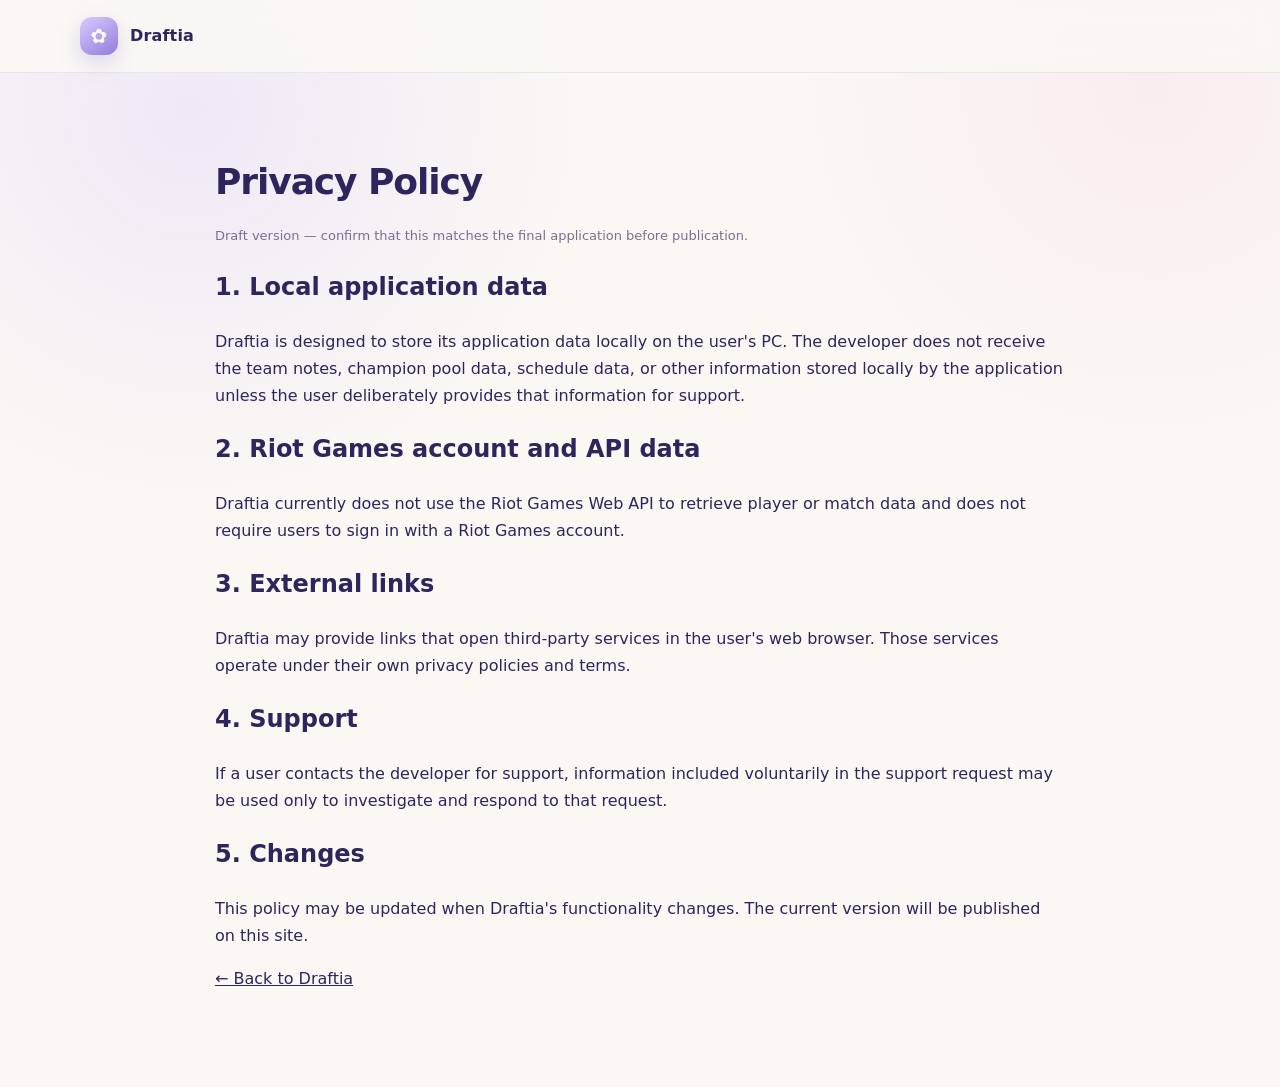
==== privacy.html @ 3a79f85b "Add files via upload" ====
<!doctype html>
<html lang="en">
<head>
<meta charset="utf-8">
<meta name="viewport" content="width=device-width,initial-scale=1">
<title>Draftia — Privacy Policy</title>
<link rel="stylesheet" href="styles.css">
</head>
<body>
<nav><div class="wrap nav-inner"><div class="brand"><span class="mark">✿</span><a href="index.html" style="text-decoration:none">Draftia</a></div></div></nav>
<main class="section">
<div class="wrap" style="max-width:850px">
<h3>Privacy Policy</h3>
<p class="small">Draft version — confirm that this matches the final application before publication.</p>

<h2>1. Local application data</h2>
<p>Draftia is designed to store its application data locally on the user's PC. The developer does not receive the team notes, champion pool data, schedule data, or other information stored locally by the application unless the user deliberately provides that information for support.</p>

<h2>2. Riot Games account and API data</h2>
<p>Draftia currently does not use the Riot Games Web API to retrieve player or match data and does not require users to sign in with a Riot Games account.</p>

<h2>3. External links</h2>
<p>Draftia may provide links that open third-party services in the user's web browser. Those services operate under their own privacy policies and terms.</p>

<h2>4. Support</h2>
<p>If a user contacts the developer for support, information included voluntarily in the support request may be used only to investigate and respond to that request.</p>

<h2>5. Changes</h2>
<p>This policy may be updated when Draftia's functionality changes. The current version will be published on this site.</p>

<p><a href="index.html">← Back to Draftia</a></p>
</div>
</main>
</body>
</html>
---- styles.css ----
:root{
  --bg:#fbf8f4;
  --panel:#ffffff;
  --ink:#2f245c;
  --muted:#786f92;
  --line:#e8e0f3;
  --lav:#eee8ff;
  --lav2:#d9cdfc;
  --accent:#8b72d9;
  --shadow:0 18px 50px rgba(70,49,122,.10);
}
*{box-sizing:border-box}
html{scroll-behavior:smooth}
body{
  margin:0;
  font-family: Inter, "Noto Sans JP", system-ui, -apple-system, BlinkMacSystemFont, "Segoe UI", sans-serif;
  background:
    radial-gradient(circle at 15% 10%, rgba(217,205,252,.35), transparent 28%),
    radial-gradient(circle at 90% 8%, rgba(245,215,231,.35), transparent 24%),
    var(--bg);
  color:var(--ink);
  line-height:1.7;
}
a{color:inherit}
.wrap{width:min(1120px, calc(100% - 40px)); margin:auto}
nav{
  position:sticky; top:0; z-index:30;
  backdrop-filter: blur(14px);
  background:rgba(251,248,244,.86);
  border-bottom:1px solid rgba(232,224,243,.85);
}
.nav-inner{height:72px; display:flex; align-items:center; justify-content:space-between; gap:24px}
.brand{display:flex; align-items:center; gap:12px; font-weight:800; letter-spacing:.01em}
.mark{
  width:38px;height:38px;border-radius:12px;
  display:grid;place-items:center;
  background:linear-gradient(145deg,#d7cbff,#957bdc);
  color:#fff;font-size:20px;box-shadow:0 8px 20px rgba(139,114,217,.25)
}
.nav-links{display:flex;gap:22px;flex-wrap:wrap;font-size:14px;color:var(--muted)}
.nav-links a{text-decoration:none}
.hero{padding:96px 0 72px}
.hero-grid{display:grid;grid-template-columns:1.05fr .95fr;gap:56px;align-items:center}
.kicker{
  display:inline-flex;align-items:center;gap:8px;
  padding:8px 12px;border-radius:999px;
  background:var(--lav);color:#684fb8;font-size:13px;font-weight:700
}
h1{font-size:clamp(52px,8vw,92px);line-height:.95;margin:20px 0 18px;letter-spacing:-.045em}
.hero h2{font-size:clamp(26px,4vw,42px);line-height:1.2;margin:0 0 18px}
.lead{font-size:18px;color:var(--muted);max-width:640px}
.cta-row{display:flex;gap:12px;flex-wrap:wrap;margin-top:30px}
.btn{
  display:inline-flex;align-items:center;justify-content:center;
  padding:13px 18px;border-radius:14px;text-decoration:none;font-weight:800;font-size:14px
}
.btn.primary{background:var(--ink);color:#fff}
.btn.secondary{background:#fff;border:1px solid var(--line)}
.mock{
  min-height:430px;border-radius:30px;background:#fff;border:1px solid var(--line);
  box-shadow:var(--shadow);padding:24px;transform:rotate(1.2deg)
}
.windowbar{display:flex;gap:7px;margin-bottom:18px}
.dot{width:9px;height:9px;border-radius:50%;background:#ddd}
.mock-grid{display:grid;grid-template-columns:150px 1fr;gap:16px}
.sidebar{border-radius:18px;background:#faf8ff;padding:14px}
.side-item{height:34px;border-radius:10px;margin:7px 0;background:#fff;border:1px solid #eee8fb}
.side-item.active{background:var(--lav2)}
.content{display:grid;gap:12px}
.banner{height:95px;border-radius:18px;background:linear-gradient(135deg,#f5f1ff,#fff3f8)}
.cards{display:grid;grid-template-columns:repeat(3,1fr);gap:10px}
.card-mini{height:95px;border:1px solid var(--line);border-radius:16px;background:#fff}
.section{padding:78px 0}
.section h3{font-size:36px;margin:0 0 12px;letter-spacing:-.03em}
.section .intro{color:var(--muted);max-width:760px;margin-bottom:34px}
.features{display:grid;grid-template-columns:repeat(3,1fr);gap:18px}
.feature{background:rgba(255,255,255,.88);border:1px solid var(--line);border-radius:22px;padding:24px;box-shadow:0 8px 30px rgba(70,49,122,.05)}
.feature strong{display:block;font-size:17px;margin-bottom:8px}
.feature p{margin:0;color:var(--muted);font-size:14px}
.screens{display:grid;grid-template-columns:repeat(2,1fr);gap:22px}
.screen{
  aspect-ratio:16/9;border-radius:24px;border:1px dashed #b9a9df;
  background:linear-gradient(135deg,#fff,#f6f1ff);
  display:flex;align-items:center;justify-content:center;text-align:center;padding:24px;color:#7863b9;
}
.note{
  border-left:4px solid var(--accent);background:#fff;border-radius:0 16px 16px 0;
  padding:18px 20px;color:var(--muted)
}
.info-grid{display:grid;grid-template-columns:1fr 1fr;gap:18px}
.info{background:#fff;border:1px solid var(--line);border-radius:20px;padding:22px}
.info b{display:block;margin-bottom:7px}
.legal{background:#31265c;color:#f6f1ff}
.legal a{color:#fff}
footer{padding:34px 0;color:#7d7495;font-size:13px}
.small{font-size:13px;color:var(--muted)}
@media (max-width:860px){
  .hero-grid,.info-grid{grid-template-columns:1fr}
  .features{grid-template-columns:1fr 1fr}
  .screens{grid-template-columns:1fr}
  .mock{transform:none}
}
@media (max-width:560px){
  .nav-links{display:none}
  .features{grid-template-columns:1fr}
  .cards{grid-template-columns:1fr 1fr}
  .mock-grid{grid-template-columns:90px 1fr}
  .hero{padding-top:62px}
}
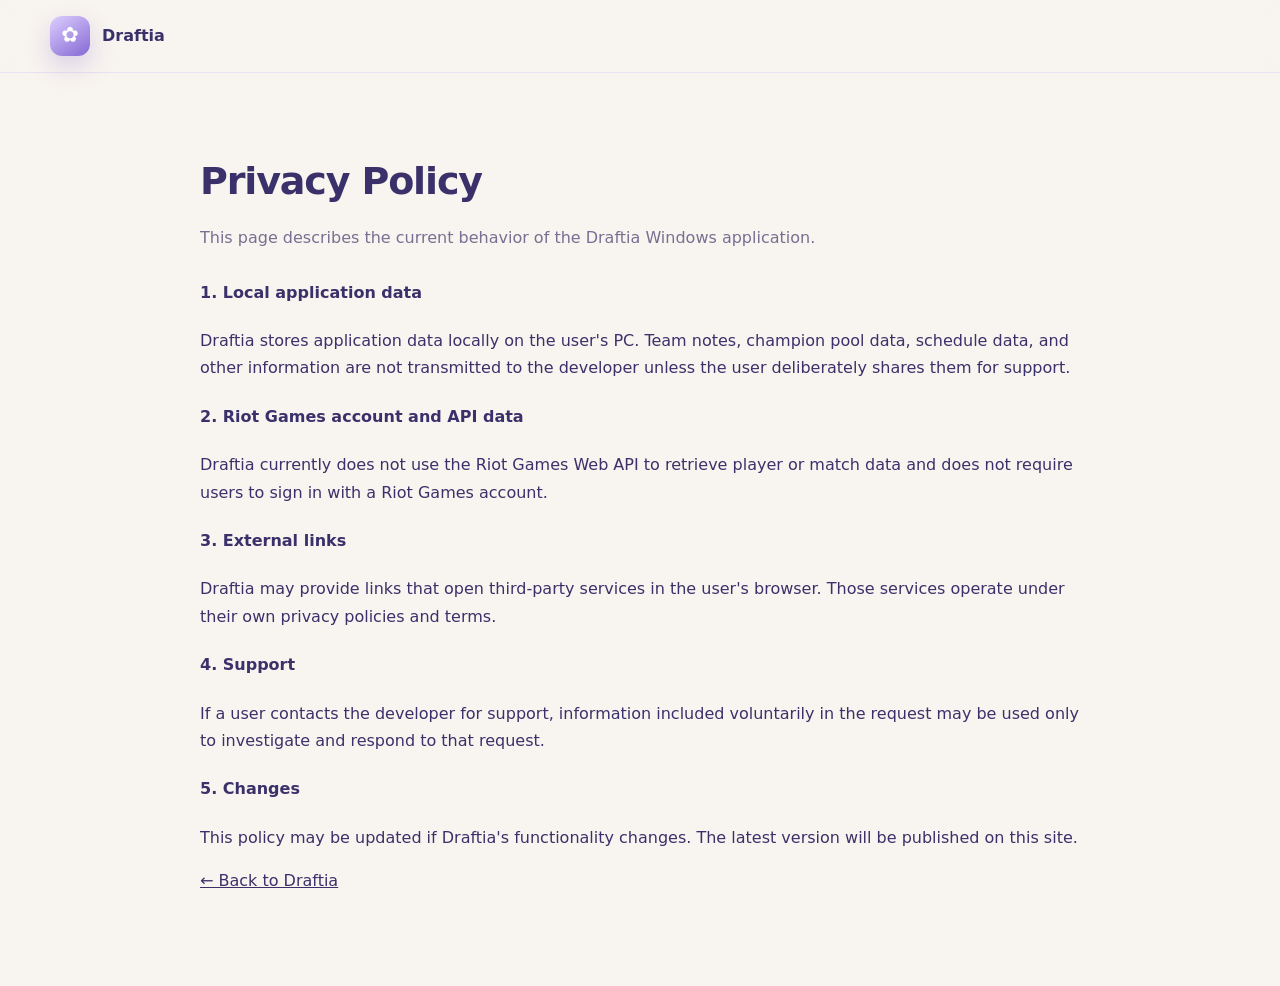
==== commit 893af457: "Add files via upload" ====
--- a/privacy.html
+++ b/privacy.html
@@ -1,35 +1,20 @@
 <!doctype html>
 <html lang="en">
 <head>
-<meta charset="utf-8">
-<meta name="viewport" content="width=device-width,initial-scale=1">
-<title>Draftia — Privacy Policy</title>
-<link rel="stylesheet" href="styles.css">
-</head>
-<body>
-<nav><div class="wrap nav-inner"><div class="brand"><span class="mark">✿</span><a href="index.html" style="text-decoration:none">Draftia</a></div></div></nav>
-<main class="section">
-<div class="wrap" style="max-width:850px">
+<meta charset="utf-8"><meta name="viewport" content="width=device-width,initial-scale=1">
+<title>Draftia — Privacy Policy</title><link rel="stylesheet" href="styles.css"></head>
+<body><nav><div class="wrap nav-inner"><a class="brand" href="index.html"><span class="mark">✿</span><span>Draftia</span></a></div></nav>
+<main class="section"><div class="wrap" style="max-width:880px">
 <h3>Privacy Policy</h3>
-<p class="small">Draft version — confirm that this matches the final application before publication.</p>
-
-<h2>1. Local application data</h2>
-<p>Draftia is designed to store its application data locally on the user's PC. The developer does not receive the team notes, champion pool data, schedule data, or other information stored locally by the application unless the user deliberately provides that information for support.</p>
-
-<h2>2. Riot Games account and API data</h2>
+<p class="intro">This page describes the current behavior of the Draftia Windows application.</p>
+<h4>1. Local application data</h4>
+<p>Draftia stores application data locally on the user's PC. Team notes, champion pool data, schedule data, and other information are not transmitted to the developer unless the user deliberately shares them for support.</p>
+<h4>2. Riot Games account and API data</h4>
 <p>Draftia currently does not use the Riot Games Web API to retrieve player or match data and does not require users to sign in with a Riot Games account.</p>
-
-<h2>3. External links</h2>
-<p>Draftia may provide links that open third-party services in the user's web browser. Those services operate under their own privacy policies and terms.</p>
-
-<h2>4. Support</h2>
-<p>If a user contacts the developer for support, information included voluntarily in the support request may be used only to investigate and respond to that request.</p>
-
-<h2>5. Changes</h2>
-<p>This policy may be updated when Draftia's functionality changes. The current version will be published on this site.</p>
-
-<p><a href="index.html">← Back to Draftia</a></p>
-</div>
-</main>
-</body>
-</html>
+<h4>3. External links</h4>
+<p>Draftia may provide links that open third-party services in the user's browser. Those services operate under their own privacy policies and terms.</p>
+<h4>4. Support</h4>
+<p>If a user contacts the developer for support, information included voluntarily in the request may be used only to investigate and respond to that request.</p>
+<h4>5. Changes</h4>
+<p>This policy may be updated if Draftia's functionality changes. The latest version will be published on this site.</p>
+<p><a href="index.html">← Back to Draftia</a></p></div></main></body></html>
--- a/styles.css
+++ b/styles.css
@@ -1,110 +1,53 @@
 
 :root{
-  --bg:#fbf8f4;
+  --bg:#f8f4ef;
   --panel:#ffffff;
-  --ink:#2f245c;
+  --ink:#3b316a;
   --muted:#786f92;
-  --line:#e8e0f3;
-  --lav:#eee8ff;
-  --lav2:#d9cdfc;
-  --accent:#8b72d9;
-  --shadow:0 18px 50px rgba(70,49,122,.10);
+  --line:#e7def3;
+  --lav:#efe8ff;
+  --lav2:#d4c6fb;
+  --accent:#7a62c7;
+  --shadow:0 18px 40px rgba(55,38,103,.10);
 }
 *{box-sizing:border-box}
 html{scroll-behavior:smooth}
-body{
-  margin:0;
-  font-family: Inter, "Noto Sans JP", system-ui, -apple-system, BlinkMacSystemFont, "Segoe UI", sans-serif;
-  background:
-    radial-gradient(circle at 15% 10%, rgba(217,205,252,.35), transparent 28%),
-    radial-gradient(circle at 90% 8%, rgba(245,215,231,.35), transparent 24%),
-    var(--bg);
-  color:var(--ink);
-  line-height:1.7;
-}
+body{margin:0;font-family:Inter,"Noto Sans JP",system-ui,sans-serif;background:var(--bg);color:var(--ink);line-height:1.7}
 a{color:inherit}
-.wrap{width:min(1120px, calc(100% - 40px)); margin:auto}
-nav{
-  position:sticky; top:0; z-index:30;
-  backdrop-filter: blur(14px);
-  background:rgba(251,248,244,.86);
-  border-bottom:1px solid rgba(232,224,243,.85);
-}
-.nav-inner{height:72px; display:flex; align-items:center; justify-content:space-between; gap:24px}
-.brand{display:flex; align-items:center; gap:12px; font-weight:800; letter-spacing:.01em}
-.mark{
-  width:38px;height:38px;border-radius:12px;
-  display:grid;place-items:center;
-  background:linear-gradient(145deg,#d7cbff,#957bdc);
-  color:#fff;font-size:20px;box-shadow:0 8px 20px rgba(139,114,217,.25)
-}
-.nav-links{display:flex;gap:22px;flex-wrap:wrap;font-size:14px;color:var(--muted)}
-.nav-links a{text-decoration:none}
-.hero{padding:96px 0 72px}
-.hero-grid{display:grid;grid-template-columns:1.05fr .95fr;gap:56px;align-items:center}
-.kicker{
-  display:inline-flex;align-items:center;gap:8px;
-  padding:8px 12px;border-radius:999px;
-  background:var(--lav);color:#684fb8;font-size:13px;font-weight:700
-}
-h1{font-size:clamp(52px,8vw,92px);line-height:.95;margin:20px 0 18px;letter-spacing:-.045em}
-.hero h2{font-size:clamp(26px,4vw,42px);line-height:1.2;margin:0 0 18px}
+.wrap{width:min(1180px,calc(100% - 40px));margin:auto}
+nav{position:sticky;top:0;background:rgba(248,244,239,.88);backdrop-filter:blur(14px);border-bottom:1px solid rgba(231,222,243,.9);z-index:10}
+.nav-inner{height:72px;display:flex;align-items:center;justify-content:space-between;gap:18px}
+.brand{display:flex;align-items:center;gap:12px;font-weight:800;text-decoration:none}
+.mark{width:40px;height:40px;border-radius:12px;background:linear-gradient(145deg,#dccfff,#8568d3);display:grid;place-items:center;color:#fff;font-size:21px;box-shadow:0 10px 24px rgba(122,98,199,.25)}
+.links{display:flex;gap:18px;flex-wrap:wrap;font-size:14px;color:var(--muted)}
+.links a{text-decoration:none}
+.hero{padding:84px 0 66px;background:radial-gradient(circle at 12% 10%, rgba(212,198,251,.35), transparent 28%),radial-gradient(circle at 88% 12%, rgba(248,221,232,.5), transparent 24%),linear-gradient(180deg,#fbf8f4 0%, #f8f4ef 100%)}
+.hero-grid{display:grid;grid-template-columns:1fr 1.1fr;gap:42px;align-items:center}
+.kicker{display:inline-flex;gap:8px;align-items:center;padding:8px 12px;border-radius:999px;background:var(--lav);font-size:13px;font-weight:800;color:#6b54b8}
+h1{font-size:clamp(52px,8vw,96px);line-height:.95;margin:16px 0 10px;letter-spacing:-.045em}
+h2{font-size:clamp(24px,4vw,42px);line-height:1.2;margin:0 0 16px}
 .lead{font-size:18px;color:var(--muted);max-width:640px}
-.cta-row{display:flex;gap:12px;flex-wrap:wrap;margin-top:30px}
-.btn{
-  display:inline-flex;align-items:center;justify-content:center;
-  padding:13px 18px;border-radius:14px;text-decoration:none;font-weight:800;font-size:14px
-}
-.btn.primary{background:var(--ink);color:#fff}
-.btn.secondary{background:#fff;border:1px solid var(--line)}
-.mock{
-  min-height:430px;border-radius:30px;background:#fff;border:1px solid var(--line);
-  box-shadow:var(--shadow);padding:24px;transform:rotate(1.2deg)
-}
-.windowbar{display:flex;gap:7px;margin-bottom:18px}
-.dot{width:9px;height:9px;border-radius:50%;background:#ddd}
-.mock-grid{display:grid;grid-template-columns:150px 1fr;gap:16px}
-.sidebar{border-radius:18px;background:#faf8ff;padding:14px}
-.side-item{height:34px;border-radius:10px;margin:7px 0;background:#fff;border:1px solid #eee8fb}
-.side-item.active{background:var(--lav2)}
-.content{display:grid;gap:12px}
-.banner{height:95px;border-radius:18px;background:linear-gradient(135deg,#f5f1ff,#fff3f8)}
-.cards{display:grid;grid-template-columns:repeat(3,1fr);gap:10px}
-.card-mini{height:95px;border:1px solid var(--line);border-radius:16px;background:#fff}
-.section{padding:78px 0}
-.section h3{font-size:36px;margin:0 0 12px;letter-spacing:-.03em}
-.section .intro{color:var(--muted);max-width:760px;margin-bottom:34px}
-.features{display:grid;grid-template-columns:repeat(3,1fr);gap:18px}
-.feature{background:rgba(255,255,255,.88);border:1px solid var(--line);border-radius:22px;padding:24px;box-shadow:0 8px 30px rgba(70,49,122,.05)}
-.feature strong{display:block;font-size:17px;margin-bottom:8px}
-.feature p{margin:0;color:var(--muted);font-size:14px}
-.screens{display:grid;grid-template-columns:repeat(2,1fr);gap:22px}
-.screen{
-  aspect-ratio:16/9;border-radius:24px;border:1px dashed #b9a9df;
-  background:linear-gradient(135deg,#fff,#f6f1ff);
-  display:flex;align-items:center;justify-content:center;text-align:center;padding:24px;color:#7863b9;
-}
-.note{
-  border-left:4px solid var(--accent);background:#fff;border-radius:0 16px 16px 0;
-  padding:18px 20px;color:var(--muted)
-}
-.info-grid{display:grid;grid-template-columns:1fr 1fr;gap:18px}
+.cta{display:flex;gap:12px;flex-wrap:wrap;margin-top:28px}
+.btn{padding:13px 18px;border-radius:14px;font-weight:800;text-decoration:none;font-size:14px;display:inline-flex;align-items:center;justify-content:center}
+.btn.primary{background:var(--ink);color:#fff}.btn.secondary{background:#fff;border:1px solid var(--line)}
+.hero-shot{background:#fff;border:1px solid var(--line);border-radius:26px;box-shadow:var(--shadow);overflow:hidden}
+.hero-shot img{display:block;width:100%;height:auto}
+.section{padding:76px 0}
+.section h3{font-size:38px;margin:0 0 10px;letter-spacing:-.03em}.intro{color:var(--muted);max-width:820px;margin:0 0 28px}
+.grid3{display:grid;grid-template-columns:repeat(3,1fr);gap:18px}
+.card{background:#fff;border:1px solid var(--line);border-radius:22px;padding:22px;box-shadow:0 8px 24px rgba(55,38,103,.05)}
+.card strong{display:block;font-size:17px;margin-bottom:7px}.card p{margin:0;color:var(--muted);font-size:14px}
+.gallery{display:grid;grid-template-columns:repeat(2,1fr);gap:24px}
+.shot{background:#fff;border:1px solid var(--line);border-radius:24px;overflow:hidden;box-shadow:var(--shadow)}
+.shot img{display:block;width:100%;height:auto;background:#fff}
+.shot .meta{padding:18px 18px 20px}.shot .meta b{display:block;font-size:18px;margin-bottom:6px}.shot .meta p{margin:0;color:var(--muted);font-size:14px}
+.info-grid{display:grid;grid-template-columns:repeat(2,1fr);gap:18px}
 .info{background:#fff;border:1px solid var(--line);border-radius:20px;padding:22px}
 .info b{display:block;margin-bottom:7px}
-.legal{background:#31265c;color:#f6f1ff}
-.legal a{color:#fff}
+.note{margin-top:22px;border-left:4px solid var(--accent);background:#fff;border-radius:0 16px 16px 0;padding:18px 20px;color:var(--muted)}
+.legal{background:#302757;color:#f6f1ff}.legal h3{color:#fff}.legal .intro{color:#ded5fa}
+.codebox{background:rgba(255,255,255,.08);border:1px solid rgba(255,255,255,.15);padding:16px;border-radius:16px;font-size:14px;overflow:auto}
 footer{padding:34px 0;color:#7d7495;font-size:13px}
 .small{font-size:13px;color:var(--muted)}
-@media (max-width:860px){
-  .hero-grid,.info-grid{grid-template-columns:1fr}
-  .features{grid-template-columns:1fr 1fr}
-  .screens{grid-template-columns:1fr}
-  .mock{transform:none}
-}
-@media (max-width:560px){
-  .nav-links{display:none}
-  .features{grid-template-columns:1fr}
-  .cards{grid-template-columns:1fr 1fr}
-  .mock-grid{grid-template-columns:90px 1fr}
-  .hero{padding-top:62px}
-}
+@media (max-width:920px){.hero-grid,.info-grid{grid-template-columns:1fr}.grid3{grid-template-columns:1fr 1fr}.gallery{grid-template-columns:1fr}}
+@media (max-width:600px){.links{display:none}.grid3{grid-template-columns:1fr}.hero{padding-top:60px}}
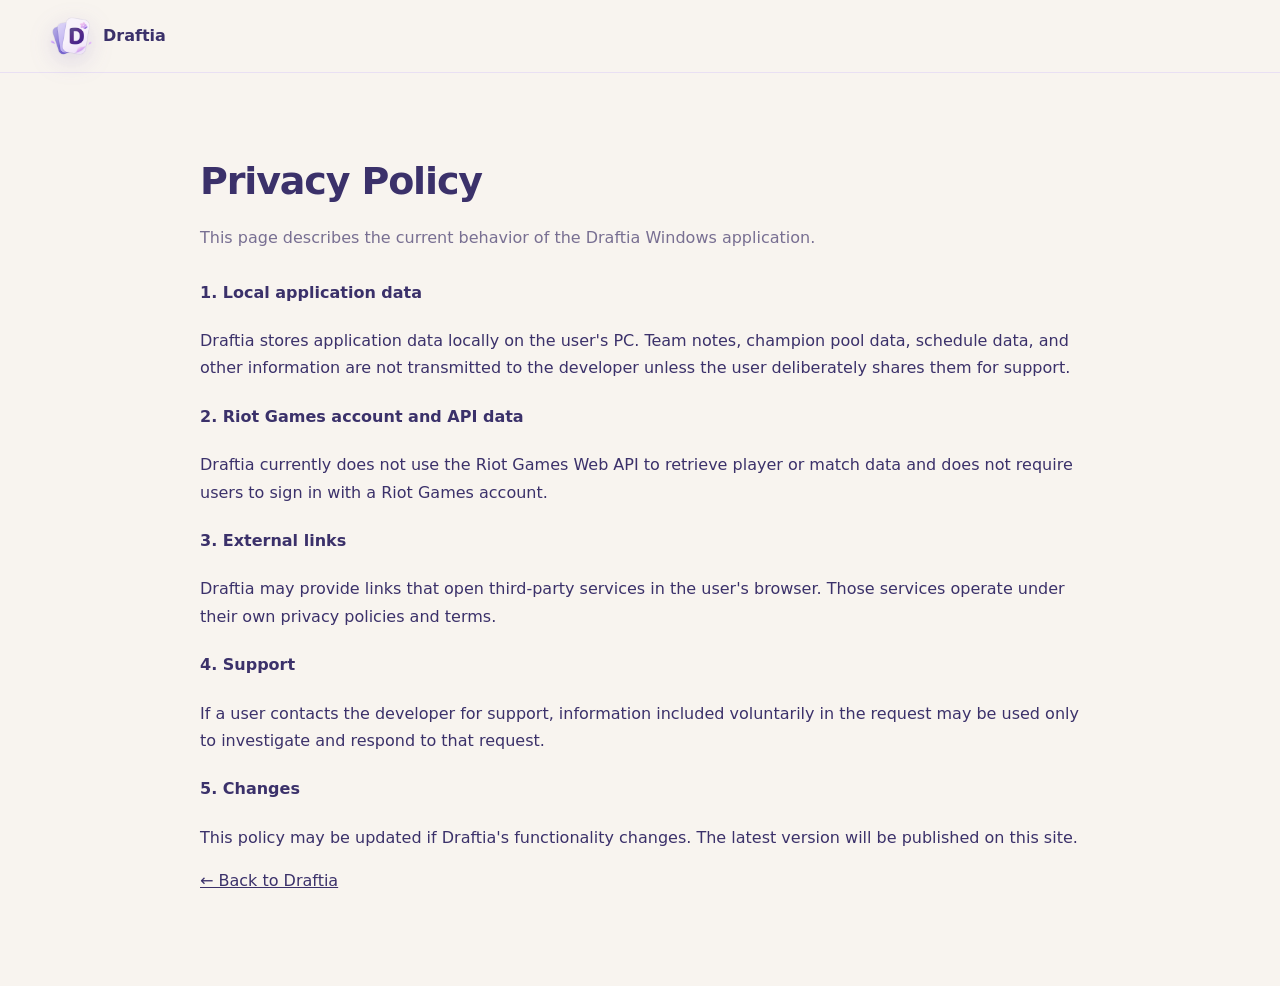
==== commit 379726c1: "Add files via upload" ====
--- a/privacy.html
+++ b/privacy.html
@@ -2,8 +2,9 @@
 <html lang="en">
 <head>
 <meta charset="utf-8"><meta name="viewport" content="width=device-width,initial-scale=1">
-<title>Draftia — Privacy Policy</title><link rel="stylesheet" href="styles.css"></head>
-<body><nav><div class="wrap nav-inner"><a class="brand" href="index.html"><span class="mark">✿</span><span>Draftia</span></a></div></nav>
+<title>Draftia — Privacy Policy</title><link rel="stylesheet" href="styles.css">
+<link rel="icon" type="image/png" href="assets/draftia-icon.png"></head>
+<body><nav><div class="wrap nav-inner"><a class="brand" href="index.html"><img class="brand-icon" src="assets/draftia-icon.png" alt="Draftia icon"><span>Draftia</span></a></div></nav>
 <main class="section"><div class="wrap" style="max-width:880px">
 <h3>Privacy Policy</h3>
 <p class="intro">This page describes the current behavior of the Draftia Windows application.</p>
--- a/styles.css
+++ b/styles.css
@@ -11,43 +11,57 @@
   --shadow:0 18px 40px rgba(55,38,103,.10);
 }
 *{box-sizing:border-box}
-html{scroll-behavior:smooth}
-body{margin:0;font-family:Inter,"Noto Sans JP",system-ui,sans-serif;background:var(--bg);color:var(--ink);line-height:1.7}
+html{scroll-behavior:smooth;overflow-x:hidden}
+body{margin:0;min-width:0;overflow-x:hidden;font-family:Inter,"Noto Sans JP",system-ui,-apple-system,BlinkMacSystemFont,"Segoe UI",sans-serif;background:var(--bg);color:var(--ink);line-height:1.7}
+img{max-width:100%;height:auto}
 a{color:inherit}
-.wrap{width:min(1180px,calc(100% - 40px));margin:auto}
-nav{position:sticky;top:0;background:rgba(248,244,239,.88);backdrop-filter:blur(14px);border-bottom:1px solid rgba(231,222,243,.9);z-index:10}
-.nav-inner{height:72px;display:flex;align-items:center;justify-content:space-between;gap:18px}
-.brand{display:flex;align-items:center;gap:12px;font-weight:800;text-decoration:none}
-.mark{width:40px;height:40px;border-radius:12px;background:linear-gradient(145deg,#dccfff,#8568d3);display:grid;place-items:center;color:#fff;font-size:21px;box-shadow:0 10px 24px rgba(122,98,199,.25)}
-.links{display:flex;gap:18px;flex-wrap:wrap;font-size:14px;color:var(--muted)}
-.links a{text-decoration:none}
-.hero{padding:84px 0 66px;background:radial-gradient(circle at 12% 10%, rgba(212,198,251,.35), transparent 28%),radial-gradient(circle at 88% 12%, rgba(248,221,232,.5), transparent 24%),linear-gradient(180deg,#fbf8f4 0%, #f8f4ef 100%)}
-.hero-grid{display:grid;grid-template-columns:1fr 1.1fr;gap:42px;align-items:center}
+.wrap{width:min(1180px,calc(100% - 40px));max-width:1180px;margin-inline:auto;min-width:0}
+nav{position:sticky;top:0;background:rgba(248,244,239,.90);backdrop-filter:blur(14px);border-bottom:1px solid rgba(231,222,243,.9);z-index:10}
+.nav-inner{height:72px;display:flex;align-items:center;justify-content:space-between;gap:24px;min-width:0}
+.brand{display:flex;align-items:center;gap:11px;font-weight:800;text-decoration:none;flex:0 0 auto}
+.brand-icon{width:42px;height:42px;object-fit:contain;display:block;filter:drop-shadow(0 7px 12px rgba(95,72,170,.18))}
+.links{display:flex;gap:20px;align-items:center;flex-wrap:wrap;font-size:14px;color:var(--muted);justify-content:flex-end}
+.links a{text-decoration:none}.links a:hover{text-decoration:underline}
+.hero{padding:76px 0 64px;background:radial-gradient(circle at 12% 10%,rgba(212,198,251,.35),transparent 28%),radial-gradient(circle at 88% 12%,rgba(248,221,232,.5),transparent 24%),linear-gradient(180deg,#fbf8f4 0%,#f8f4ef 100%)}
+.hero-grid{display:grid;grid-template-columns:minmax(0,.78fr) minmax(0,1.22fr);gap:42px;align-items:center;min-width:0}
+.hero-grid>*{min-width:0}
 .kicker{display:inline-flex;gap:8px;align-items:center;padding:8px 12px;border-radius:999px;background:var(--lav);font-size:13px;font-weight:800;color:#6b54b8}
-h1{font-size:clamp(52px,8vw,96px);line-height:.95;margin:16px 0 10px;letter-spacing:-.045em}
-h2{font-size:clamp(24px,4vw,42px);line-height:1.2;margin:0 0 16px}
-.lead{font-size:18px;color:var(--muted);max-width:640px}
+h1{font-size:clamp(52px,8vw,88px);line-height:.95;margin:16px 0 12px;letter-spacing:-.045em}
+h2{font-size:clamp(24px,3.3vw,40px);line-height:1.2;margin:0 0 16px}
+.lead{font-size:18px;color:var(--muted);max-width:610px}
 .cta{display:flex;gap:12px;flex-wrap:wrap;margin-top:28px}
 .btn{padding:13px 18px;border-radius:14px;font-weight:800;text-decoration:none;font-size:14px;display:inline-flex;align-items:center;justify-content:center}
 .btn.primary{background:var(--ink);color:#fff}.btn.secondary{background:#fff;border:1px solid var(--line)}
-.hero-shot{background:#fff;border:1px solid var(--line);border-radius:26px;box-shadow:var(--shadow);overflow:hidden}
-.hero-shot img{display:block;width:100%;height:auto}
+.hero-shot{width:100%;max-width:100%;min-width:0;background:#fff;border:1px solid var(--line);border-radius:24px;box-shadow:var(--shadow);overflow:hidden}
+.hero-shot img{display:block;width:100%;max-width:100%;height:auto;object-fit:contain}
 .section{padding:76px 0}
 .section h3{font-size:38px;margin:0 0 10px;letter-spacing:-.03em}.intro{color:var(--muted);max-width:820px;margin:0 0 28px}
-.grid3{display:grid;grid-template-columns:repeat(3,1fr);gap:18px}
-.card{background:#fff;border:1px solid var(--line);border-radius:22px;padding:22px;box-shadow:0 8px 24px rgba(55,38,103,.05)}
+.grid3{display:grid;grid-template-columns:repeat(3,minmax(0,1fr));gap:18px}
+.card{min-width:0;background:#fff;border:1px solid var(--line);border-radius:22px;padding:22px;box-shadow:0 8px 24px rgba(55,38,103,.05)}
 .card strong{display:block;font-size:17px;margin-bottom:7px}.card p{margin:0;color:var(--muted);font-size:14px}
-.gallery{display:grid;grid-template-columns:repeat(2,1fr);gap:24px}
-.shot{background:#fff;border:1px solid var(--line);border-radius:24px;overflow:hidden;box-shadow:var(--shadow)}
-.shot img{display:block;width:100%;height:auto;background:#fff}
+.gallery{display:grid;grid-template-columns:repeat(2,minmax(0,1fr));gap:24px;min-width:0}
+.shot{min-width:0;max-width:100%;background:#fff;border:1px solid var(--line);border-radius:24px;overflow:hidden;box-shadow:var(--shadow)}
+.shot img{display:block;width:100%;max-width:100%;aspect-ratio:16/9;object-fit:contain;object-position:top;background:#fff}
 .shot .meta{padding:18px 18px 20px}.shot .meta b{display:block;font-size:18px;margin-bottom:6px}.shot .meta p{margin:0;color:var(--muted);font-size:14px}
-.info-grid{display:grid;grid-template-columns:repeat(2,1fr);gap:18px}
-.info{background:#fff;border:1px solid var(--line);border-radius:20px;padding:22px}
-.info b{display:block;margin-bottom:7px}
+.info-grid{display:grid;grid-template-columns:repeat(2,minmax(0,1fr));gap:18px}
+.info{min-width:0;background:#fff;border:1px solid var(--line);border-radius:20px;padding:22px}.info b{display:block;margin-bottom:7px}
 .note{margin-top:22px;border-left:4px solid var(--accent);background:#fff;border-radius:0 16px 16px 0;padding:18px 20px;color:var(--muted)}
 .legal{background:#302757;color:#f6f1ff}.legal h3{color:#fff}.legal .intro{color:#ded5fa}
-.codebox{background:rgba(255,255,255,.08);border:1px solid rgba(255,255,255,.15);padding:16px;border-radius:16px;font-size:14px;overflow:auto}
-footer{padding:34px 0;color:#7d7495;font-size:13px}
-.small{font-size:13px;color:var(--muted)}
-@media (max-width:920px){.hero-grid,.info-grid{grid-template-columns:1fr}.grid3{grid-template-columns:1fr 1fr}.gallery{grid-template-columns:1fr}}
-@media (max-width:600px){.links{display:none}.grid3{grid-template-columns:1fr}.hero{padding-top:60px}}
+.codebox{background:rgba(255,255,255,.08);border:1px solid rgba(255,255,255,.15);padding:16px;border-radius:16px;font-size:14px;overflow-wrap:anywhere}
+footer{padding:34px 0;color:#7d7495;font-size:13px}.small{font-size:13px;color:var(--muted)}
+@media (max-width:920px){
+  .wrap{width:min(100% - 28px,1180px)}
+  .hero-grid,.info-grid{grid-template-columns:1fr}
+  .hero-shot{max-width:760px}
+  .grid3{grid-template-columns:1fr 1fr}
+  .gallery{grid-template-columns:1fr}
+}
+@media (max-width:680px){
+  .links{display:none}
+  .grid3{grid-template-columns:1fr}
+  .hero{padding-top:54px}
+  .hero-grid{gap:30px}
+  .section{padding:58px 0}
+  .section h3{font-size:32px}
+  .brand-icon{width:38px;height:38px}
+}
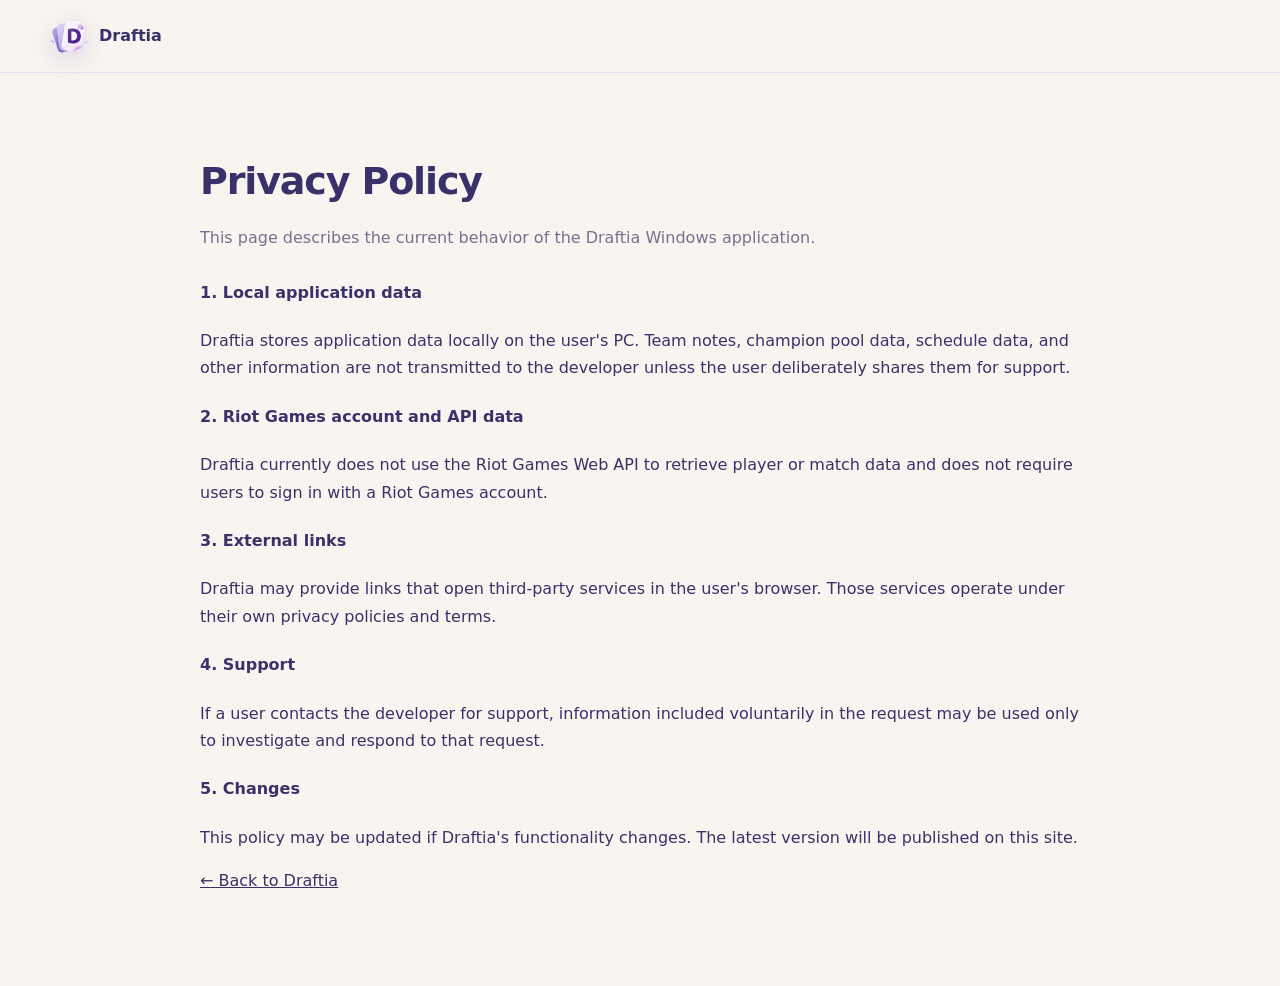
==== commit ad304d39: "Add files via upload" ====
--- a/privacy.html
+++ b/privacy.html
@@ -2,9 +2,9 @@
 <html lang="en">
 <head>
 <meta charset="utf-8"><meta name="viewport" content="width=device-width,initial-scale=1">
-<title>Draftia — Privacy Policy</title><link rel="stylesheet" href="styles.css">
+<title>Draftia — Privacy Policy</title><link rel="stylesheet" href="styles-v2.css?v=20260924-2">
 <link rel="icon" type="image/png" href="assets/draftia-icon.png"></head>
-<body><nav><div class="wrap nav-inner"><a class="brand" href="index.html"><img class="brand-icon" src="assets/draftia-icon.png" alt="Draftia icon"><span>Draftia</span></a></div></nav>
+<body><nav><div class="wrap nav-inner"><a class="brand" href="index.html"><img class="brand-icon" src="assets/draftia-icon.png" alt="Draftia icon" width="38" height="38" style="width:38px;height:38px;object-fit:contain;display:block"><span>Draftia</span></a></div></nav>
 <main class="section"><div class="wrap" style="max-width:880px">
 <h3>Privacy Policy</h3>
 <p class="intro">This page describes the current behavior of the Draftia Windows application.</p>
--- a/styles-v2.css
+++ b/styles-v2.css
@@ -0,0 +1,67 @@
+
+:root{
+  --bg:#f8f4ef;
+  --panel:#ffffff;
+  --ink:#3b316a;
+  --muted:#786f92;
+  --line:#e7def3;
+  --lav:#efe8ff;
+  --lav2:#d4c6fb;
+  --accent:#7a62c7;
+  --shadow:0 18px 40px rgba(55,38,103,.10);
+}
+*{box-sizing:border-box}
+html{scroll-behavior:smooth;overflow-x:hidden}
+body{margin:0;min-width:0;overflow-x:hidden;font-family:Inter,"Noto Sans JP",system-ui,-apple-system,BlinkMacSystemFont,"Segoe UI",sans-serif;background:var(--bg);color:var(--ink);line-height:1.7}
+img{max-width:100%;height:auto}
+a{color:inherit}
+.wrap{width:min(1180px,calc(100% - 40px));max-width:1180px;margin-inline:auto;min-width:0}
+nav{position:sticky;top:0;background:rgba(248,244,239,.90);backdrop-filter:blur(14px);border-bottom:1px solid rgba(231,222,243,.9);z-index:10}
+.nav-inner{height:72px;display:flex;align-items:center;justify-content:space-between;gap:24px;min-width:0}
+.brand{display:flex;align-items:center;gap:11px;font-weight:800;text-decoration:none;flex:0 0 auto}
+.brand-icon{width:38px;height:38px;object-fit:contain;display:block;filter:drop-shadow(0 7px 12px rgba(95,72,170,.18))}
+.links{display:flex;gap:20px;align-items:center;flex-wrap:wrap;font-size:14px;color:var(--muted);justify-content:flex-end}
+.links a{text-decoration:none}.links a:hover{text-decoration:underline}
+.hero{padding:76px 0 64px;background:radial-gradient(circle at 12% 10%,rgba(212,198,251,.35),transparent 28%),radial-gradient(circle at 88% 12%,rgba(248,221,232,.5),transparent 24%),linear-gradient(180deg,#fbf8f4 0%,#f8f4ef 100%)}
+.hero-grid{display:grid;grid-template-columns:minmax(0,.78fr) minmax(0,1.22fr);gap:42px;align-items:center;min-width:0}
+.hero-grid>*{min-width:0}
+.kicker{display:inline-flex;gap:8px;align-items:center;padding:8px 12px;border-radius:999px;background:var(--lav);font-size:13px;font-weight:800;color:#6b54b8}
+h1{font-size:clamp(52px,8vw,88px);line-height:.95;margin:16px 0 12px;letter-spacing:-.045em}
+h2{font-size:clamp(24px,3.3vw,40px);line-height:1.2;margin:0 0 16px}
+.lead{font-size:18px;color:var(--muted);max-width:610px}
+.cta{display:flex;gap:12px;flex-wrap:wrap;margin-top:28px}
+.btn{padding:13px 18px;border-radius:14px;font-weight:800;text-decoration:none;font-size:14px;display:inline-flex;align-items:center;justify-content:center}
+.btn.primary{background:var(--ink);color:#fff}.btn.secondary{background:#fff;border:1px solid var(--line)}
+.hero-shot{width:min(100%,620px);max-width:620px;min-width:0;justify-self:end;background:#fff;border:1px solid var(--line);border-radius:24px;box-shadow:var(--shadow);overflow:hidden}
+.hero-shot img{display:block;width:100%;max-width:620px;height:auto;object-fit:contain}
+.section{padding:76px 0}
+.section h3{font-size:38px;margin:0 0 10px;letter-spacing:-.03em}.intro{color:var(--muted);max-width:820px;margin:0 0 28px}
+.grid3{display:grid;grid-template-columns:repeat(3,minmax(0,1fr));gap:18px}
+.card{min-width:0;background:#fff;border:1px solid var(--line);border-radius:22px;padding:22px;box-shadow:0 8px 24px rgba(55,38,103,.05)}
+.card strong{display:block;font-size:17px;margin-bottom:7px}.card p{margin:0;color:var(--muted);font-size:14px}
+.gallery{display:grid;grid-template-columns:repeat(2,minmax(0,1fr));gap:24px;min-width:0}
+.shot{min-width:0;max-width:100%;background:#fff;border:1px solid var(--line);border-radius:24px;overflow:hidden;box-shadow:var(--shadow)}
+.shot img{display:block;width:100%;max-width:100%;aspect-ratio:16/9;object-fit:contain;object-position:top;background:#fff}
+.shot .meta{padding:18px 18px 20px}.shot .meta b{display:block;font-size:18px;margin-bottom:6px}.shot .meta p{margin:0;color:var(--muted);font-size:14px}
+.info-grid{display:grid;grid-template-columns:repeat(2,minmax(0,1fr));gap:18px}
+.info{min-width:0;background:#fff;border:1px solid var(--line);border-radius:20px;padding:22px}.info b{display:block;margin-bottom:7px}
+.note{margin-top:22px;border-left:4px solid var(--accent);background:#fff;border-radius:0 16px 16px 0;padding:18px 20px;color:var(--muted)}
+.legal{background:#302757;color:#f6f1ff}.legal h3{color:#fff}.legal .intro{color:#ded5fa}
+.codebox{background:rgba(255,255,255,.08);border:1px solid rgba(255,255,255,.15);padding:16px;border-radius:16px;font-size:14px;overflow-wrap:anywhere}
+footer{padding:34px 0;color:#7d7495;font-size:13px}.small{font-size:13px;color:var(--muted)}
+@media (max-width:920px){
+  .wrap{width:min(100% - 28px,1180px)}
+  .hero-grid,.info-grid{grid-template-columns:1fr}
+  .hero-shot{max-width:760px}
+  .grid3{grid-template-columns:1fr 1fr}
+  .gallery{grid-template-columns:1fr}
+}
+@media (max-width:680px){
+  .links{display:none}
+  .grid3{grid-template-columns:1fr}
+  .hero{padding-top:54px}
+  .hero-grid{gap:30px}
+  .section{padding:58px 0}
+  .section h3{font-size:32px}
+  .brand-icon{width:38px;height:38px}
+}
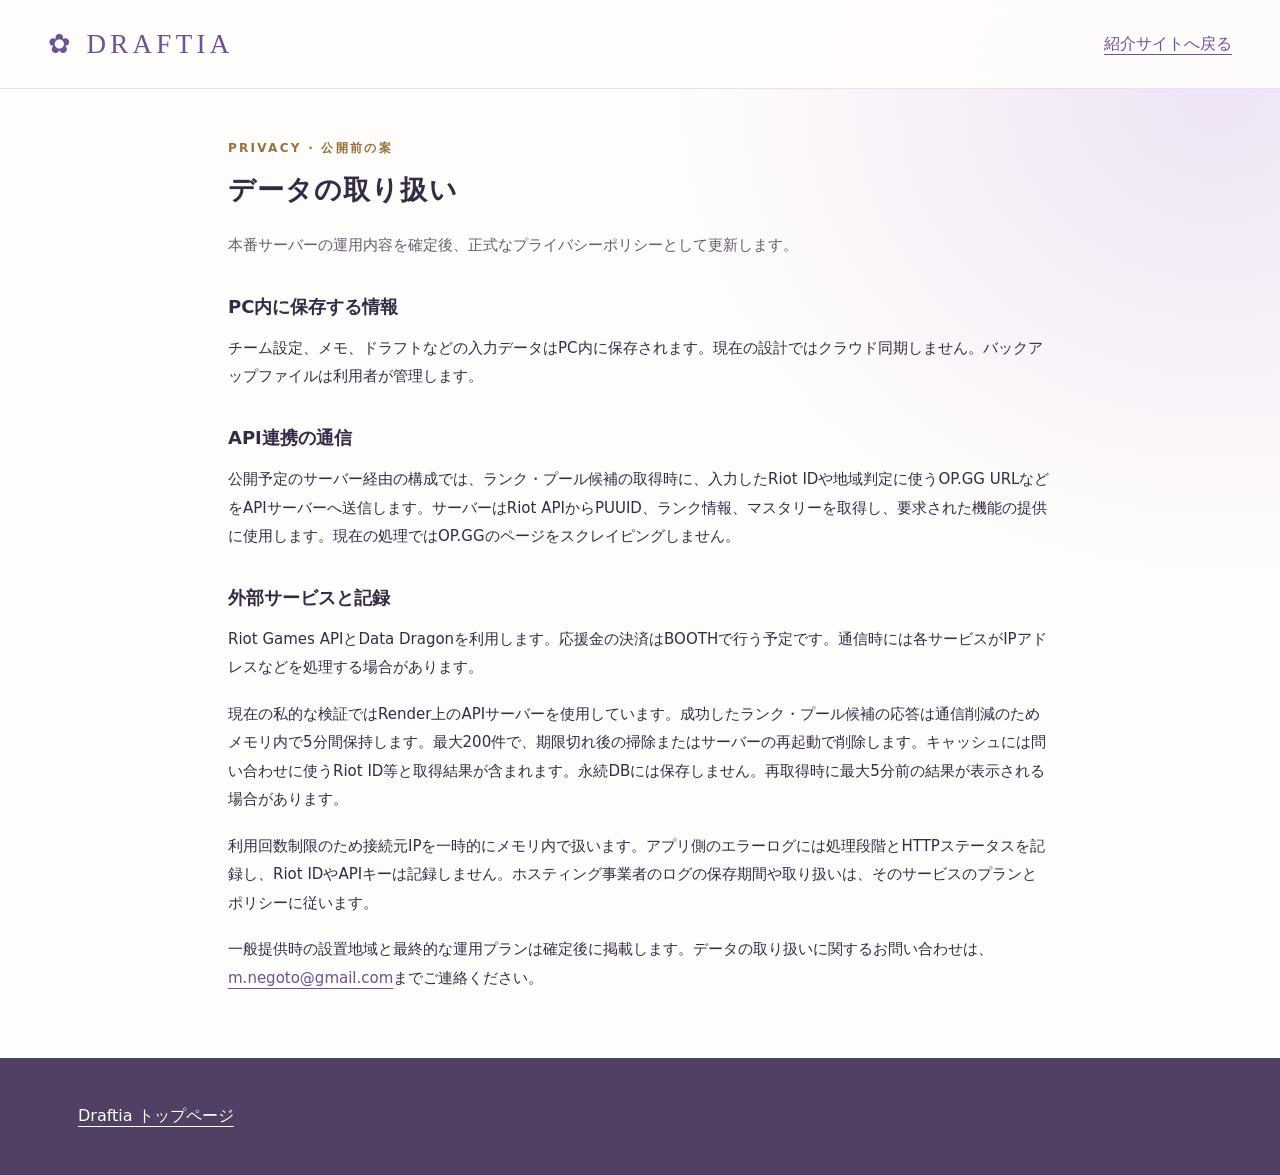
==== commit b62e6094: "Add files via upload" ====
--- a/privacy.html
+++ b/privacy.html
@@ -1,21 +1,33 @@
-<!doctype html>
-<html lang="en">
-<head>
-<meta charset="utf-8"><meta name="viewport" content="width=device-width,initial-scale=1">
-<title>Draftia — Privacy Policy</title><link rel="stylesheet" href="styles-v2.css?v=20260924-2">
-<link rel="icon" type="image/png" href="assets/draftia-icon.png"></head>
-<body><nav><div class="wrap nav-inner"><a class="brand" href="index.html"><img class="brand-icon" src="assets/draftia-icon.png" alt="Draftia icon" width="38" height="38" style="width:38px;height:38px;object-fit:contain;display:block"><span>Draftia</span></a></div></nav>
-<main class="section"><div class="wrap" style="max-width:880px">
-<h3>Privacy Policy</h3>
-<p class="intro">This page describes the current behavior of the Draftia Windows application.</p>
-<h4>1. Local application data</h4>
-<p>Draftia stores application data locally on the user's PC. Team notes, champion pool data, schedule data, and other information are not transmitted to the developer unless the user deliberately shares them for support.</p>
-<h4>2. Riot Games account and API data</h4>
-<p>Draftia currently does not use the Riot Games Web API to retrieve player or match data and does not require users to sign in with a Riot Games account.</p>
-<h4>3. External links</h4>
-<p>Draftia may provide links that open third-party services in the user's browser. Those services operate under their own privacy policies and terms.</p>
-<h4>4. Support</h4>
-<p>If a user contacts the developer for support, information included voluntarily in the request may be used only to investigate and respond to that request.</p>
-<h4>5. Changes</h4>
-<p>This policy may be updated if Draftia's functionality changes. The latest version will be published on this site.</p>
-<p><a href="index.html">← Back to Draftia</a></p></div></main></body></html>+<!doctype html><html lang="ja"><head><meta charset="utf-8"><meta name="viewport" content="width=device-width,initial-scale=1"><title>プライバシーポリシー｜Draftia</title><link rel="icon" href="draftia-icon.png"><style>
+:root{--paper:#fffdf9;--ink:#292437;--purple:#675b98;--gold:#a58442;--line:#ded8e8;--soft:#f3eef8}*{box-sizing:border-box}html{scroll-behavior:smooth;scroll-padding-top:100px}body{margin:0;background:var(--paper);color:var(--ink);font:16px/1.9 system-ui,-apple-system,"Yu Gothic",sans-serif}a{color:var(--purple);text-underline-offset:5px}a:focus-visible,summary:focus-visible{outline:3px solid var(--gold);outline-offset:5px}header{position:sticky;top:0;z-index:5;background:rgba(255,253,249,.97);border-bottom:1px solid var(--line)}.nav{max-width:1200px;margin:auto;min-height:84px;display:flex;align-items:center;justify-content:space-between;gap:24px;padding:14px 28px}.brand{font:600 27px Georgia,serif;letter-spacing:.12em;color:var(--purple);text-decoration:none}.brand span{font-size:34px;vertical-align:middle;margin-right:12px}nav{display:flex;gap:24px;flex-wrap:wrap}nav a{font-size:14px;text-decoration:none;font-weight:600}.wrap{max-width:1140px;margin:auto;padding:0 28px}.hero{padding:82px 0 64px;display:grid;grid-template-columns:1.2fr .8fr;gap:65px;align-items:center}.eyebrow{font-size:13px;letter-spacing:.16em;color:var(--gold);font-weight:700}.hero h1{font-size:clamp(34px,4.8vw,58px);line-height:1.5;letter-spacing:.02em;margin:18px 0 23px}.hero p{max-width:580px;color:#5b5368}.pill{display:inline-block;border:1px solid var(--line);border-radius:99px;padding:5px 14px;font-size:14px;background:#fff}.actions{display:flex;align-items:center;gap:17px;flex-wrap:wrap;margin:27px 0}.button{background:var(--purple);color:white;text-decoration:none;border-radius:6px;padding:12px 25px;font-weight:600}.status{display:inline-block;color:#62586e;background:var(--soft);padding:11px 20px;border:1px solid var(--line);border-radius:6px}.hero-note{font-size:14px}.index{border-top:3px solid var(--gold);background:var(--soft);padding:32px}.index .word{font:42px Georgia,serif;letter-spacing:.1em;color:var(--purple)}.index ol{list-style:none;padding:0;margin:25px 0 0}.index li{border-top:1px solid #d8cfe3;display:flex;gap:17px;padding:12px 0}.index b{color:var(--gold);font:18px Georgia,serif;padding-top:6px}.index strong{display:block;font-size:16px}.index small{font-size:14px;color:#665d72}.strip{background:var(--purple);color:white}.strip .wrap{display:grid;grid-template-columns:repeat(3,1fr);gap:25px;padding-top:26px;padding-bottom:26px}.strip strong{display:block;font-size:19px}.strip span{font-size:14px;color:#ede7f6}section{padding:76px 0;border-bottom:1px solid var(--line)}h2{font-size:clamp(27px,3vw,37px);line-height:1.5;margin:10px 0 21px}h3{font-size:20px;margin:0 0 10px}p{margin:0 0 18px}.intro{color:#655c71;max-width:740px}.features{display:grid;grid-template-columns:repeat(3,1fr);margin-top:35px;gap:30px}.feature{border-top:2px solid var(--line);padding:23px 0}.feature .label{font:14px Georgia,serif;color:var(--purple);letter-spacing:.12em}.feature h3{margin-top:12px}.feature p{color:#655c71}.split{display:grid;grid-template-columns:1fr 1fr;gap:60px}.steps{counter-reset:steps;list-style:none;padding:0;margin:0}.steps li{counter-increment:steps;padding:19px 0 19px 54px;position:relative;border-bottom:1px solid var(--line)}.steps li:before{content:counter(steps,decimal-leading-zero);position:absolute;left:0;color:var(--gold);font:26px Georgia,serif;top:23px}.steps strong{display:block}.steps p{margin:4px 0 0;color:#655c71}.notice{border-left:3px solid var(--gold);background:#f8f4ec;padding:23px 27px;margin-top:28px}.notice p:last-child{margin:0}.support{background:var(--soft)}.support-box{border:1px solid #cfc4df;background:var(--paper);padding:30px}.support-box ul{padding-left:22px}.support-box .price{font-size:32px;font-weight:700;color:var(--purple)}details{border-bottom:1px solid var(--line);padding:20px 0}summary{cursor:pointer;font-size:18px;font-weight:600}details p{padding-top:16px;max-width:800px;color:#655c71}.policy{max-width:840px}.policy h3{margin-top:30px}.policy ol,.policy ul{padding-left:24px}.policy li{margin-bottom:13px}.muted{color:#655c71;font-size:14px}footer{padding:40px 0;background:#292437;color:#f3edf9}footer a{color:#eee4ff}footer .foot-top{display:flex;justify-content:space-between;gap:20px;flex-wrap:wrap;margin-bottom:22px}footer .legal{max-width:900px;font-size:13px;line-height:1.8;color:#cfc5df}.bottom{font-size:13px;color:#cfc5df}.draft{font-size:14px;background:#f5eddd;border-bottom:1px solid #e4d1a9;padding:9px 28px;text-align:center;color:#685328}@media(max-width:800px){.nav{align-items:flex-start;gap:12px;flex-direction:column;padding:12px 22px}nav{gap:15px}.hero{grid-template-columns:1fr;gap:30px;padding:46px 0}.index{padding:25px}.features{grid-template-columns:repeat(2,1fr);gap:22px}.split{grid-template-columns:1fr;gap:27px}section{padding:49px 0}.strip .wrap{gap:15px}.strip strong{font-size:16px}}@media(max-width:480px){.wrap{padding:0 22px}.features{grid-template-columns:1fr;gap:8px}.strip .wrap{grid-template-columns:1fr;padding:23px 22px}.hero h1{font-size:34px}.support-box{padding:23px}nav a{font-size:14px}}@media(prefers-reduced-motion:reduce){html{scroll-behavior:auto}}
+
+/* Draftia public-site visual revision */
+:root{--paper:#fffdfb;--ink:#342b47;--purple:#6c5296;--gold:#95713d;--line:#e9deee;--soft:#f6f0fa}
+body{background:radial-gradient(ellipse at 95% 8%,#eee4f5 0,transparent 32%),var(--paper);font-family:"Yu Gothic","Hiragino Kaku Gothic ProN",system-ui,sans-serif}
+.draft{background:#f3eaf8;color:#604c7c;border:0;font-size:13px;padding:7px 22px}
+header{background:#fffdfbe8;backdrop-filter:blur(16px);border-bottom:1px solid #eadff0}
+.nav{max-width:1240px;min-height:88px}.brand{font-weight:400;letter-spacing:.16em}.brand span{color:#9472b0}
+nav a{padding:6px 0;border-bottom:2px solid transparent;transition:border-color .2s}nav a:hover{border-color:#b499ce}
+.wrap{max-width:1180px}
+.hero{padding:95px 0 88px;gap:68px;grid-template-columns:1.13fr .87fr}
+.hero h1{font-family:"Yu Mincho","Hiragino Mincho ProN",Georgia,serif;font-weight:600;font-size:clamp(36px,4.2vw,57px);line-height:1.65;letter-spacing:.055em}
+.hero p{line-height:2.1}.eyebrow{font-size:13px;letter-spacing:.19em}.pill{border-color:#d9c9e5;color:#644b83;background:#fff9;padding:7px 18px}
+.button{border-radius:999px;background:#6c5296;padding:13px 29px;box-shadow:0 7px 17px #76509920;transition:transform .2s,background .2s}.button:hover{transform:translateY(-2px);background:#584078}.status{border:0;background:#eee7f4;border-radius:999px;font-size:14px}.hero-note{font-size:14px}
+.index{position:relative;border:1px solid #d9c6e5;border-radius:100px 100px 24px 24px;padding:38px 35px 27px;background:linear-gradient(155deg,#fffdfc,#f4edf8);box-shadow:0 25px 60px #60447914;transform:rotate(2deg)}
+.index .word{text-align:center;font-size:30px;letter-spacing:.17em}.index>.muted{text-align:center;margin-top:4px}.brand-image{display:block;width:112px;height:112px;object-fit:contain;margin:0 auto 16px;filter:drop-shadow(0 8px 12px #5f3c8b18)}
+.index ol{margin-top:24px}.index li{align-items:center;padding:14px 0;border-color:#e6d9ed}.index li:last-child{padding-bottom:0}.index b{font-size:21px;padding:0;color:#a7824b}.index small{color:#6b6175}
+.strip{background:transparent;color:var(--ink);padding:0 28px}.strip .wrap{max-width:1124px;background:#fff;border:1px solid var(--line);border-radius:18px;box-shadow:0 8px 28px #62427508;padding:26px 32px;gap:34px}.strip .wrap>div+div{border-left:1px solid var(--line);padding-left:32px}.strip strong{font-size:18px;color:#61477f}.strip span{color:#72667d}
+section{border-bottom:0;padding:86px 0}h2{font-family:"Yu Mincho","Hiragino Mincho ProN",Georgia,serif;font-weight:600;letter-spacing:.04em;font-size:clamp(28px,3vw,37px)}
+.features{gap:20px;margin-top:34px}.feature{padding:26px 25px 22px;border:1px solid #eadfed;border-radius:20px;background:#ffffffc9;box-shadow:0 6px 22px #62427506;transition:transform .2s,box-shadow .2s}.feature:hover{transform:translateY(-4px);box-shadow:0 12px 28px #62427512}.feature .label{font-size:13px;color:#9b7750}.feature h3{font-size:19px;color:#60467f}.feature p{font-size:15px;margin-bottom:0;line-height:1.95}
+.notice{border:1px solid #e6d9c5;border-left:3px solid #b39360;border-radius:4px 18px 18px 4px;background:#fcf8f1;padding:25px 29px}.notice h3{font-size:18px}.notice p{font-size:15px}
+#guide{background:#f8f3fa}.split{gap:65px}.steps li{padding-top:21px;padding-bottom:21px}.steps li:before{color:#aa87bd}.steps strong{color:#60467f}
+.support{background:transparent}.support-box{border:1px solid #d9c7e5;border-radius:25px;background:linear-gradient(140deg,#fcf9ff,#f4edf8);padding:35px;box-shadow:0 15px 35px #6b479410}.support-box .price{font-family:Georgia,"Yu Mincho",serif;font-size:32px;font-weight:500}.support-box ul{line-height:2.2}
+#faq{background:#faf7fc}details{background:white;border:1px solid #e8ddec;border-radius:14px;padding:20px 25px;margin:12px 0}summary{font-size:17px;color:#61487e}details p{font-size:15px;margin-bottom:0}
+#terms,#privacy{padding:48px 0}.policy{max-width:880px}.policy h2{font-size:27px}.policy h3{font-size:18px}.policy p,.policy li{font-size:15px}.policy .eyebrow{font-size:12px}#contact{text-align:center;padding:55px 0 70px}#contact h2{font-size:29px}
+footer{background:#514064;padding:43px 0}.legal{color:#e4d9ec!important}.bottom{color:#e4d9ec}.foot-top .brand{font-size:25px}
+@media(max-width:800px){.hero{grid-template-columns:1fr;gap:40px;padding:48px 0 55px}.index{max-width:460px;width:100%;justify-self:center;transform:none;border-radius:65px 65px 22px 22px}.brand-image{width:85px;height:85px}.hero h1{font-size:clamp(34px,6vw,46px)}.strip .wrap{padding:22px;gap:20px}.strip .wrap>div+div{padding-left:20px}.features{grid-template-columns:repeat(2,1fr)}section{padding:56px 0}.split{gap:30px}}
+@media(max-width:480px){.nav{min-height:0}.hero h1{font-size:34px;letter-spacing:.02em}.hero{padding-top:38px}.index{padding:30px 25px 25px}.features{grid-template-columns:1fr;gap:14px}.strip{padding:0 22px}.strip .wrap{grid-template-columns:1fr;gap:18px}.strip .wrap>div+div{padding:15px 0 0;border-left:0;border-top:1px solid var(--line)}.feature{padding:24px}.support-box{padding:26px}.support-box .price{font-size:28px}details{padding:18px 20px}.notice{padding:22px}.draft{font-size:12px}.hero h1 br{display:none}}
+@media(prefers-reduced-motion:reduce){.feature,.button,nav a{transition:none}.feature:hover,.button:hover{transform:none}}
+
+.screens{display:grid;grid-template-columns:repeat(2,minmax(0,1fr));gap:24px}.screens figure{margin:0;border:1px solid var(--line);border-radius:18px;background:white;overflow:hidden}.screens img{display:block;width:100%;height:auto}.screens figcaption{padding:14px 20px;color:var(--purple);font-weight:600}@media(max-width:800px){.screens{grid-template-columns:1fr}}
+</style></head><body><header><div class="nav"><a class="brand" href="index.html">✿ DRAFTIA</a><a href="index.html">紹介サイトへ戻る</a></div></header><main><section id="privacy"><div class="wrap policy"><div class="eyebrow">PRIVACY · 公開前の案</div><h2>データの取り扱い</h2><p class="muted">本番サーバーの運用内容を確定後、正式なプライバシーポリシーとして更新します。</p><h3>PC内に保存する情報</h3><p>チーム設定、メモ、ドラフトなどの入力データはPC内に保存されます。現在の設計ではクラウド同期しません。バックアップファイルは利用者が管理します。</p><h3>API連携の通信</h3><p>公開予定のサーバー経由の構成では、ランク・プール候補の取得時に、入力したRiot IDや地域判定に使うOP.GG URLなどをAPIサーバーへ送信します。サーバーはRiot APIからPUUID、ランク情報、マスタリーを取得し、要求された機能の提供に使用します。現在の処理ではOP.GGのページをスクレイピングしません。</p><h3>外部サービスと記録</h3><p>Riot Games APIとData Dragonを利用します。応援金の決済はBOOTHで行う予定です。通信時には各サービスがIPアドレスなどを処理する場合があります。</p><p>現在の私的な検証ではRender上のAPIサーバーを使用しています。成功したランク・プール候補の応答は通信削減のためメモリ内で5分間保持します。最大200件で、期限切れ後の掃除またはサーバーの再起動で削除します。キャッシュには問い合わせに使うRiot ID等と取得結果が含まれます。永続DBには保存しません。再取得時に最大5分前の結果が表示される場合があります。</p><p>利用回数制限のため接続元IPを一時的にメモリ内で扱います。アプリ側のエラーログには処理段階とHTTPステータスを記録し、Riot IDやAPIキーは記録しません。ホスティング事業者のログの保存期間や取り扱いは、そのサービスのプランとポリシーに従います。</p><p>一般提供時の設置地域と最終的な運用プランは確定後に掲載します。データの取り扱いに関するお問い合わせは、<a href="mailto:m.negoto@gmail.com">m.negoto@gmail.com</a>までご連絡ください。</p></div></section></main><footer><div class="wrap"><a href="index.html" style="color:white">Draftia トップページ</a></div></footer></body></html>
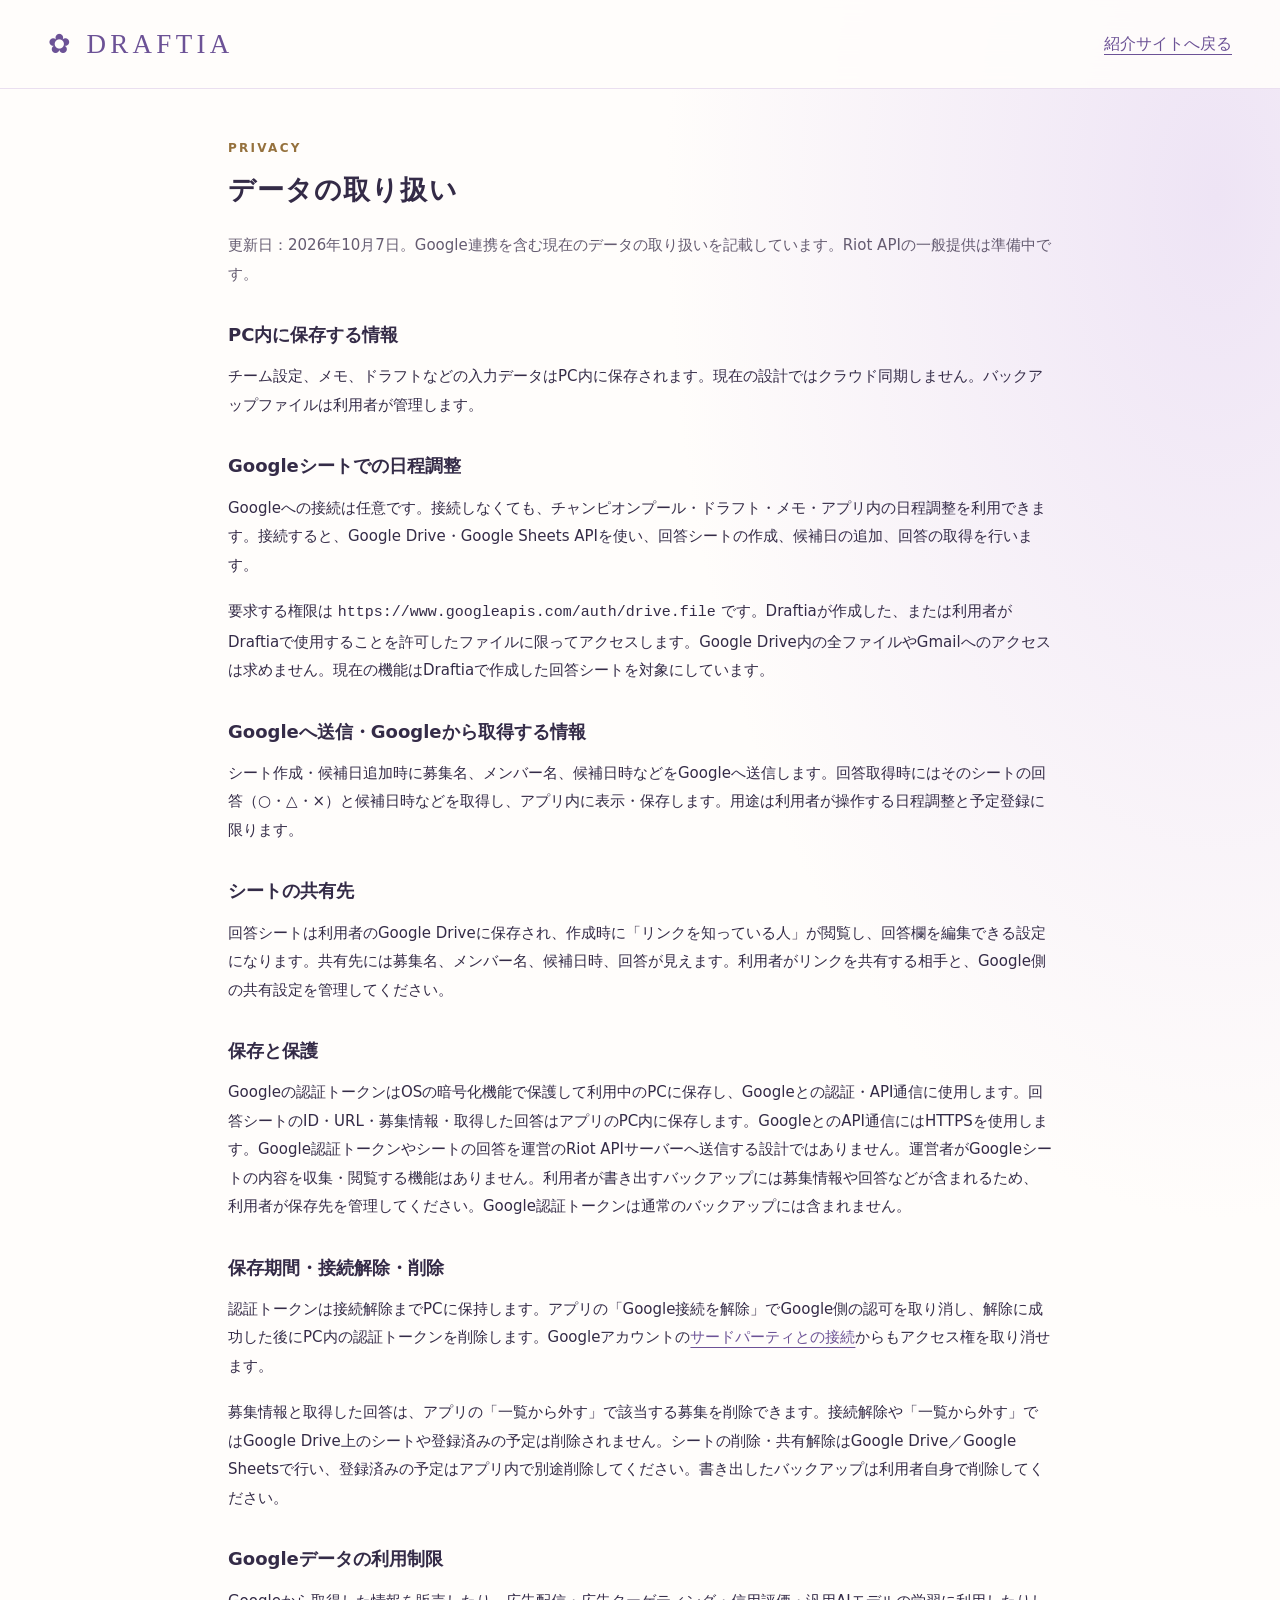
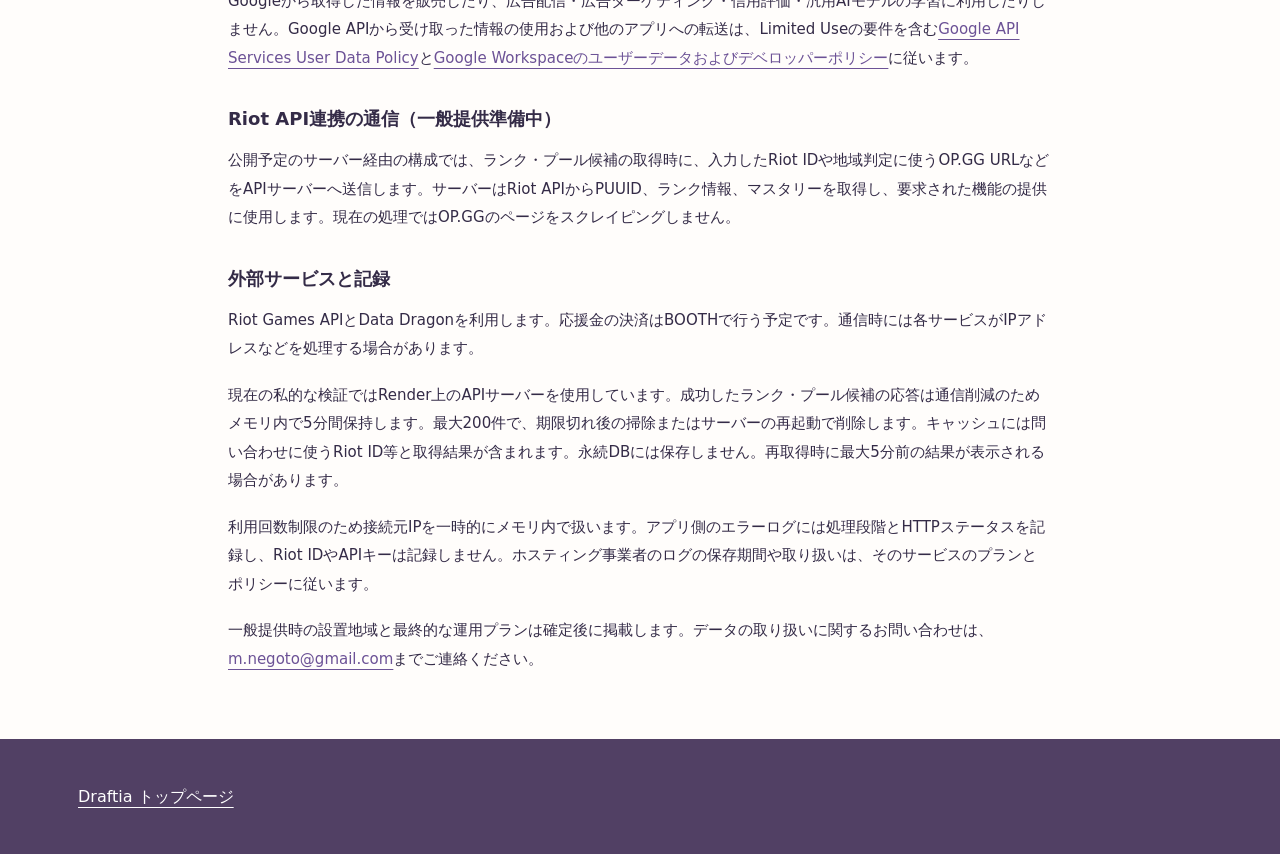
==== commit 0a536b6b: "Publish Google Sheets privacy disclosures and usage terms" ====
--- a/privacy.html
+++ b/privacy.html
@@ -30,4 +30,4 @@
 @media(prefers-reduced-motion:reduce){.feature,.button,nav a{transition:none}.feature:hover,.button:hover{transform:none}}
 
 .screens{display:grid;grid-template-columns:repeat(2,minmax(0,1fr));gap:24px}.screens figure{margin:0;border:1px solid var(--line);border-radius:18px;background:white;overflow:hidden}.screens img{display:block;width:100%;height:auto}.screens figcaption{padding:14px 20px;color:var(--purple);font-weight:600}@media(max-width:800px){.screens{grid-template-columns:1fr}}
-</style></head><body><header><div class="nav"><a class="brand" href="index.html">✿ DRAFTIA</a><a href="index.html">紹介サイトへ戻る</a></div></header><main><section id="privacy"><div class="wrap policy"><div class="eyebrow">PRIVACY · 公開前の案</div><h2>データの取り扱い</h2><p class="muted">本番サーバーの運用内容を確定後、正式なプライバシーポリシーとして更新します。</p><h3>PC内に保存する情報</h3><p>チーム設定、メモ、ドラフトなどの入力データはPC内に保存されます。現在の設計ではクラウド同期しません。バックアップファイルは利用者が管理します。</p><h3>API連携の通信</h3><p>公開予定のサーバー経由の構成では、ランク・プール候補の取得時に、入力したRiot IDや地域判定に使うOP.GG URLなどをAPIサーバーへ送信します。サーバーはRiot APIからPUUID、ランク情報、マスタリーを取得し、要求された機能の提供に使用します。現在の処理ではOP.GGのページをスクレイピングしません。</p><h3>外部サービスと記録</h3><p>Riot Games APIとData Dragonを利用します。応援金の決済はBOOTHで行う予定です。通信時には各サービスがIPアドレスなどを処理する場合があります。</p><p>現在の私的な検証ではRender上のAPIサーバーを使用しています。成功したランク・プール候補の応答は通信削減のためメモリ内で5分間保持します。最大200件で、期限切れ後の掃除またはサーバーの再起動で削除します。キャッシュには問い合わせに使うRiot ID等と取得結果が含まれます。永続DBには保存しません。再取得時に最大5分前の結果が表示される場合があります。</p><p>利用回数制限のため接続元IPを一時的にメモリ内で扱います。アプリ側のエラーログには処理段階とHTTPステータスを記録し、Riot IDやAPIキーは記録しません。ホスティング事業者のログの保存期間や取り扱いは、そのサービスのプランとポリシーに従います。</p><p>一般提供時の設置地域と最終的な運用プランは確定後に掲載します。データの取り扱いに関するお問い合わせは、<a href="mailto:m.negoto@gmail.com">m.negoto@gmail.com</a>までご連絡ください。</p></div></section></main><footer><div class="wrap"><a href="index.html" style="color:white">Draftia トップページ</a></div></footer></body></html>+</style></head><body><header><div class="nav"><a class="brand" href="index.html">✿ DRAFTIA</a><a href="index.html">紹介サイトへ戻る</a></div></header><main><section id="privacy"><div class="wrap policy"><div class="eyebrow">PRIVACY</div><h2>データの取り扱い</h2><p class="muted">更新日：2026年10月7日。Google連携を含む現在のデータの取り扱いを記載しています。Riot APIの一般提供は準備中です。</p><h3>PC内に保存する情報</h3><p>チーム設定、メモ、ドラフトなどの入力データはPC内に保存されます。現在の設計ではクラウド同期しません。バックアップファイルは利用者が管理します。</p><h3>Googleシートでの日程調整</h3><p>Googleへの接続は任意です。接続しなくても、チャンピオンプール・ドラフト・メモ・アプリ内の日程調整を利用できます。接続すると、Google Drive・Google Sheets APIを使い、回答シートの作成、候補日の追加、回答の取得を行います。</p><p>要求する権限は <code>https://www.googleapis.com/auth/drive.file</code> です。Draftiaが作成した、または利用者がDraftiaで使用することを許可したファイルに限ってアクセスします。Google Drive内の全ファイルやGmailへのアクセスは求めません。現在の機能はDraftiaで作成した回答シートを対象にしています。</p><h3>Googleへ送信・Googleから取得する情報</h3><p>シート作成・候補日追加時に募集名、メンバー名、候補日時などをGoogleへ送信します。回答取得時にはそのシートの回答（○・△・×）と候補日時などを取得し、アプリ内に表示・保存します。用途は利用者が操作する日程調整と予定登録に限ります。</p><h3>シートの共有先</h3><p>回答シートは利用者のGoogle Driveに保存され、作成時に「リンクを知っている人」が閲覧し、回答欄を編集できる設定になります。共有先には募集名、メンバー名、候補日時、回答が見えます。利用者がリンクを共有する相手と、Google側の共有設定を管理してください。</p><h3>保存と保護</h3><p>Googleの認証トークンはOSの暗号化機能で保護して利用中のPCに保存し、Googleとの認証・API通信に使用します。回答シートのID・URL・募集情報・取得した回答はアプリのPC内に保存します。GoogleとのAPI通信にはHTTPSを使用します。Google認証トークンやシートの回答を運営のRiot APIサーバーへ送信する設計ではありません。運営者がGoogleシートの内容を収集・閲覧する機能はありません。利用者が書き出すバックアップには募集情報や回答などが含まれるため、利用者が保存先を管理してください。Google認証トークンは通常のバックアップには含まれません。</p><h3>保存期間・接続解除・削除</h3><p>認証トークンは接続解除までPCに保持します。アプリの「Google接続を解除」でGoogle側の認可を取り消し、解除に成功した後にPC内の認証トークンを削除します。Googleアカウントの<a href="https://myaccount.google.com/connections">サードパーティとの接続</a>からもアクセス権を取り消せます。</p><p>募集情報と取得した回答は、アプリの「一覧から外す」で該当する募集を削除できます。接続解除や「一覧から外す」ではGoogle Drive上のシートや登録済みの予定は削除されません。シートの削除・共有解除はGoogle Drive／Google Sheetsで行い、登録済みの予定はアプリ内で別途削除してください。書き出したバックアップは利用者自身で削除してください。</p><h3>Googleデータの利用制限</h3><p>Googleから取得した情報を販売したり、広告配信・広告ターゲティング・信用評価・汎用AIモデルの学習に利用したりしません。Google APIから受け取った情報の使用および他のアプリへの転送は、Limited Useの要件を含む<a href="https://developers.google.com/terms/api-services-user-data-policy">Google API Services User Data Policy</a>と<a href="https://developers.google.com/workspace/workspace-api-user-data-developer-policy">Google Workspaceのユーザーデータおよびデベロッパーポリシー</a>に従います。</p><h3>Riot API連携の通信（一般提供準備中）</h3><p>公開予定のサーバー経由の構成では、ランク・プール候補の取得時に、入力したRiot IDや地域判定に使うOP.GG URLなどをAPIサーバーへ送信します。サーバーはRiot APIからPUUID、ランク情報、マスタリーを取得し、要求された機能の提供に使用します。現在の処理ではOP.GGのページをスクレイピングしません。</p><h3>外部サービスと記録</h3><p>Riot Games APIとData Dragonを利用します。応援金の決済はBOOTHで行う予定です。通信時には各サービスがIPアドレスなどを処理する場合があります。</p><p>現在の私的な検証ではRender上のAPIサーバーを使用しています。成功したランク・プール候補の応答は通信削減のためメモリ内で5分間保持します。最大200件で、期限切れ後の掃除またはサーバーの再起動で削除します。キャッシュには問い合わせに使うRiot ID等と取得結果が含まれます。永続DBには保存しません。再取得時に最大5分前の結果が表示される場合があります。</p><p>利用回数制限のため接続元IPを一時的にメモリ内で扱います。アプリ側のエラーログには処理段階とHTTPステータスを記録し、Riot IDやAPIキーは記録しません。ホスティング事業者のログの保存期間や取り扱いは、そのサービスのプランとポリシーに従います。</p><p>一般提供時の設置地域と最終的な運用プランは確定後に掲載します。データの取り扱いに関するお問い合わせは、<a href="mailto:m.negoto@gmail.com">m.negoto@gmail.com</a>までご連絡ください。</p></div></section></main><footer><div class="wrap"><a href="index.html" style="color:white">Draftia トップページ</a></div></footer></body></html>
